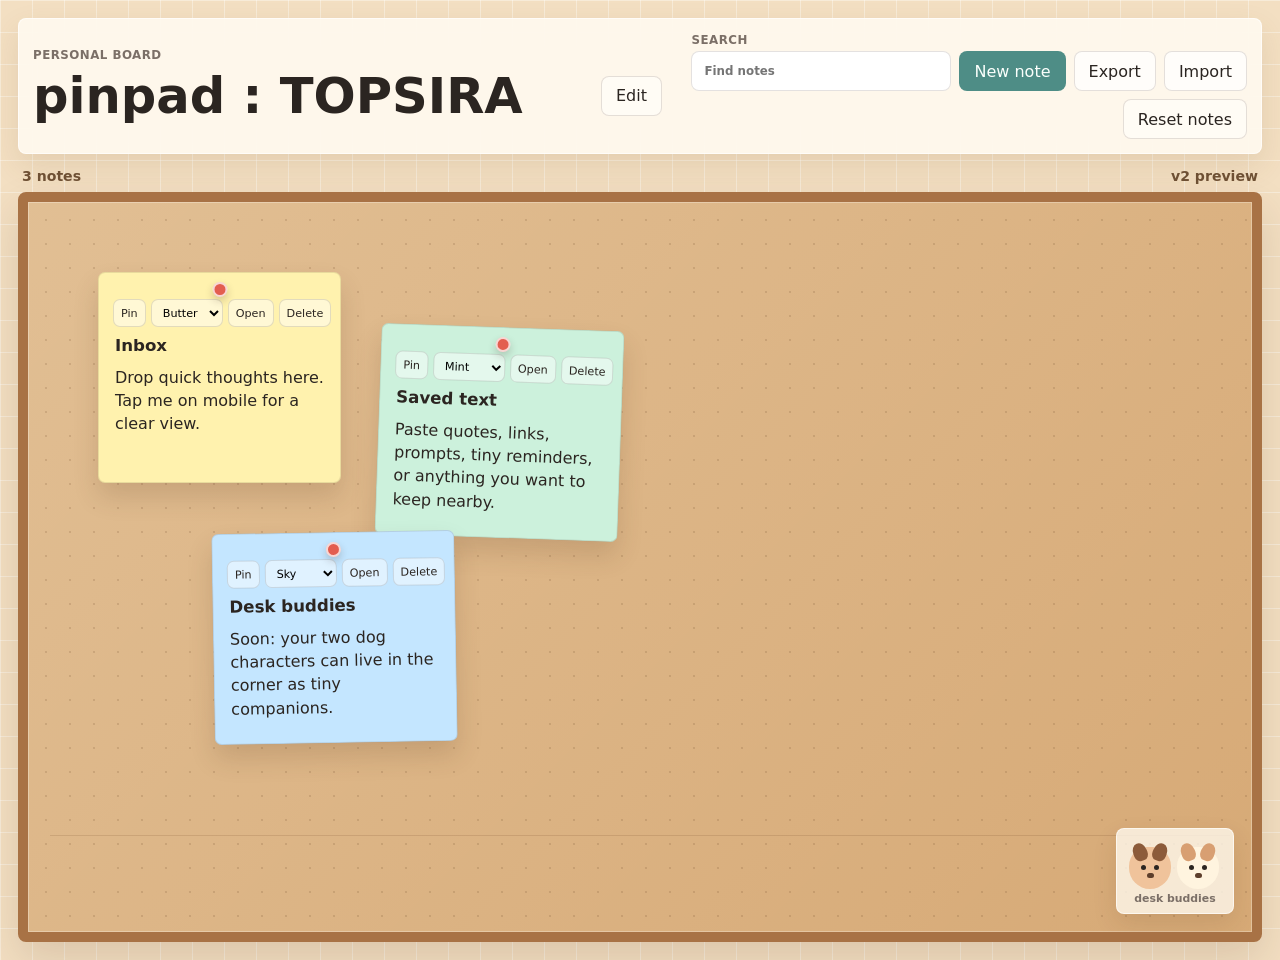
==== v2/index.html @ c8f67a98 "Add v2 personal pinpad preview" ====
<!doctype html>
<html lang="en">
  <head>
    <meta charset="utf-8">
    <meta name="viewport" content="width=device-width, initial-scale=1">
    <title>pinpad v2</title>
    <link rel="icon" href="data:,">
    <link rel="stylesheet" href="styles.css">
  </head>
  <body>
    <main class="app-shell">
      <header class="topbar" aria-label="Board controls">
        <div class="brand">
          <p class="eyebrow">Personal board</p>
          <div class="title-row">
            <input id="boardTitle" class="board-title" aria-label="Board name" maxlength="42">
            <button id="editTitle" class="icon-button" type="button" title="Edit board name">Edit</button>
          </div>
        </div>
        <div class="actions">
          <label class="search">
            <span>Search</span>
            <input id="searchInput" type="search" placeholder="Find notes">
          </label>
          <button id="addNote" class="primary" type="button">New note</button>
          <button id="exportNotes" type="button">Export</button>
          <label class="import-button">
            Import
            <input id="importNotes" type="file" accept="application/json">
          </label>
          <button id="resetBoard" class="ghost" type="button">Reset notes</button>
        </div>
      </header>

      <section class="board-wrap" aria-label="Sticky note board">
        <div class="board-meta">
          <span id="noteCount">0 notes</span>
          <span>v2 preview</span>
        </div>
        <div id="board" class="board">
          <div class="desk-line" aria-hidden="true"></div>
          <div id="characterCorner" class="character-corner" aria-live="polite">
            <div id="characterBubble" class="character-bubble" hidden></div>
            <button id="characterButton" class="character-button" type="button" title="Say hello">
              <span class="dog dog-one" aria-hidden="true">
                <span class="ear left"></span>
                <span class="ear right"></span>
                <span class="face"></span>
              </span>
              <span class="dog dog-two" aria-hidden="true">
                <span class="ear left"></span>
                <span class="ear right"></span>
                <span class="face"></span>
              </span>
              <span class="character-label">desk buddies</span>
            </button>
          </div>
        </div>
      </section>
    </main>

    <template id="noteTemplate">
      <article class="note" data-note-id="">
        <div class="note-pin" aria-hidden="true"></div>
        <div class="note-toolbar">
          <button class="pin-note" type="button" title="Bring forward">Pin</button>
          <select class="color-note" title="Color">
            <option value="butter">Butter</option>
            <option value="mint">Mint</option>
            <option value="sky">Sky</option>
            <option value="peach">Peach</option>
            <option value="lilac">Lilac</option>
          </select>
          <button class="open-note" type="button" title="Open detail">Open</button>
          <button class="delete-note" type="button" title="Delete">Delete</button>
        </div>
        <input class="note-title" aria-label="Note title" maxlength="48">
        <textarea class="note-body" aria-label="Note text" spellcheck="true"></textarea>
      </article>
    </template>

    <dialog id="noteDialog" class="note-dialog" aria-labelledby="dialogTitle">
      <form method="dialog" class="dialog-panel">
        <div class="dialog-header">
          <p class="eyebrow">Focused note</p>
          <button class="icon-button" value="close" type="submit" title="Close">Close</button>
        </div>
        <input id="dialogTitle" class="dialog-title" aria-label="Note title" maxlength="48">
        <textarea id="dialogBody" class="dialog-body" aria-label="Note text"></textarea>
        <div class="dialog-actions">
          <select id="dialogColor" aria-label="Note color">
            <option value="butter">Butter</option>
            <option value="mint">Mint</option>
            <option value="sky">Sky</option>
            <option value="peach">Peach</option>
            <option value="lilac">Lilac</option>
          </select>
          <button id="dialogDelete" class="danger" value="delete" type="button">Delete</button>
          <button class="primary" value="close" type="submit">Done</button>
        </div>
      </form>
    </dialog>

    <script src="app.js"></script>
  </body>
</html>
---- v2/styles.css ----
:root {
  --ink: #2b2521;
  --muted: #7b6f67;
  --line: rgba(64, 48, 38, 0.14);
  --paper: #fffaf0;
  --surface: #f8efe2;
  --accent: #4e8d86;
  --accent-ink: #fbfffc;
  --danger: #b2483c;
  --board: #d6a874;
  --board-soft: #edcf9f;
  --shadow: 0 18px 42px rgba(74, 45, 23, 0.14);
  --note-butter: #fff2ae;
  --note-mint: #ccf1dc;
  --note-sky: #c4e6ff;
  --note-peach: #ffd2bd;
  --note-lilac: #e4d6ff;
}

* {
  box-sizing: border-box;
}

body {
  min-height: 100vh;
  margin: 0;
  color: var(--ink);
  font-family: Inter, ui-sans-serif, system-ui, -apple-system, BlinkMacSystemFont, "Segoe UI", sans-serif;
  background:
    linear-gradient(90deg, rgba(255, 255, 255, 0.36) 1px, transparent 1px),
    linear-gradient(rgba(255, 255, 255, 0.36) 1px, transparent 1px),
    #f3dfc2;
  background-size: 32px 32px;
}

button,
input,
select,
textarea {
  font: inherit;
}

button,
.import-button {
  min-height: 40px;
  border: 1px solid var(--line);
  border-radius: 8px;
  padding: 0 14px;
  color: var(--ink);
  background: rgba(255, 255, 255, 0.74);
  cursor: pointer;
  transition: transform 160ms ease, border-color 160ms ease, box-shadow 160ms ease;
}

button:hover,
.import-button:hover {
  border-color: rgba(64, 48, 38, 0.3);
  box-shadow: 0 8px 20px rgba(74, 45, 23, 0.09);
  transform: translateY(-1px);
}

.app-shell {
  min-height: 100vh;
  padding: 18px;
}

.topbar {
  display: flex;
  align-items: center;
  justify-content: space-between;
  gap: 16px;
  max-width: 1400px;
  margin: 0 auto 14px;
  padding: 14px;
  border: 1px solid rgba(255, 255, 255, 0.64);
  border-radius: 8px;
  background: rgba(255, 250, 240, 0.9);
  box-shadow: 0 12px 30px rgba(118, 80, 45, 0.12);
  backdrop-filter: blur(14px);
}

.brand {
  min-width: min(42vw, 520px);
}

.title-row {
  display: flex;
  align-items: center;
  gap: 8px;
}

.board-title {
  width: 100%;
  min-height: 54px;
  border: 0;
  border-radius: 8px;
  padding: 0;
  color: var(--ink);
  background: transparent;
  font-size: clamp(1.55rem, 4vw, 3.1rem);
  font-weight: 850;
  line-height: 1;
  letter-spacing: 0;
  outline: none;
}

.board-title:focus {
  box-shadow: inset 0 -3px 0 rgba(78, 141, 134, 0.28);
}

.eyebrow {
  margin: 0 0 5px;
  color: var(--muted);
  font-size: 0.74rem;
  font-weight: 800;
  letter-spacing: 0.04em;
  text-transform: uppercase;
}

.actions {
  display: flex;
  align-items: end;
  justify-content: flex-end;
  flex-wrap: wrap;
  gap: 8px;
}

.search {
  display: grid;
  gap: 4px;
  color: var(--muted);
  font-size: 0.74rem;
  font-weight: 800;
  letter-spacing: 0.04em;
  text-transform: uppercase;
}

.search input {
  width: min(34vw, 260px);
  min-height: 40px;
  border: 1px solid var(--line);
  border-radius: 8px;
  padding: 0 12px;
  color: var(--ink);
  background: white;
}

.primary {
  border-color: transparent;
  color: var(--accent-ink);
  background: var(--accent);
}

.ghost,
.icon-button {
  background: rgba(255, 255, 255, 0.46);
}

.danger {
  color: white;
  background: var(--danger);
}

.import-button {
  display: inline-flex;
  align-items: center;
  justify-content: center;
  position: relative;
  overflow: hidden;
}

.import-button input {
  position: absolute;
  inset: 0;
  opacity: 0;
  cursor: pointer;
}

.board-wrap {
  position: relative;
  max-width: 1400px;
  margin: 0 auto;
}

.board-meta {
  display: flex;
  justify-content: space-between;
  gap: 10px;
  padding: 0 4px 8px;
  color: #6f5135;
  font-size: 0.88rem;
  font-weight: 800;
}

.board {
  position: relative;
  min-height: calc(100vh - 150px);
  overflow: hidden;
  border: 10px solid #a87245;
  border-radius: 8px;
  background:
    radial-gradient(circle at 18px 18px, rgba(111, 74, 42, 0.18) 1px, transparent 1px),
    linear-gradient(135deg, rgba(255, 250, 230, 0.28), rgba(255, 250, 230, 0.02)),
    var(--board);
  background-size: 24px 24px, auto, auto;
  box-shadow: inset 0 0 0 1px rgba(255, 255, 255, 0.28), var(--shadow);
  touch-action: none;
}

.desk-line {
  position: absolute;
  right: 22px;
  bottom: 96px;
  left: 22px;
  height: 1px;
  background: rgba(104, 67, 36, 0.16);
}

.note {
  position: absolute;
  display: grid;
  grid-template-rows: auto auto 1fr;
  width: clamp(190px, 19vw, 250px);
  min-height: 184px;
  padding: 26px 14px 14px;
  border: 1px solid rgba(64, 42, 30, 0.12);
  border-radius: 7px;
  background: var(--note-butter);
  box-shadow: 0 14px 26px rgba(82, 51, 27, 0.16);
  transform: rotate(var(--tilt, -1deg));
  user-select: none;
  transition: transform 160ms ease, box-shadow 160ms ease, opacity 160ms ease;
}

.note[data-color="mint"] {
  background: var(--note-mint);
}

.note[data-color="sky"] {
  background: var(--note-sky);
}

.note[data-color="peach"] {
  background: var(--note-peach);
}

.note[data-color="lilac"] {
  background: var(--note-lilac);
}

.note.is-new {
  animation: pop-in 260ms ease both;
}

.note.is-dragging {
  cursor: grabbing;
  opacity: 0.96;
  transform: rotate(0deg) scale(1.015);
}

.note:hover {
  box-shadow: 0 18px 30px rgba(82, 51, 27, 0.2);
}

.note-pin {
  position: absolute;
  top: 9px;
  left: 50%;
  width: 15px;
  height: 15px;
  border: 2px solid rgba(255, 255, 255, 0.75);
  border-radius: 999px;
  background: #e35d4f;
  box-shadow: 0 4px 8px rgba(40, 18, 10, 0.2);
  transform: translateX(-50%);
}

.note:hover .note-pin {
  animation: pin-wobble 620ms ease;
}

.note-toolbar {
  display: flex;
  align-items: center;
  gap: 5px;
  margin-bottom: 8px;
}

.note-toolbar button,
.note-toolbar select {
  min-height: 28px;
  border: 1px solid rgba(34, 29, 25, 0.13);
  border-radius: 7px;
  padding: 0 7px;
  font-size: 0.7rem;
  background: rgba(255, 255, 255, 0.48);
}

.note-toolbar select {
  max-width: 82px;
}

.note-title,
.note-body {
  width: 100%;
  border: 0;
  color: var(--ink);
  background: transparent;
  outline: none;
  user-select: text;
}

.note-title {
  margin-bottom: 8px;
  font-size: 1.04rem;
  font-weight: 850;
}

.note-body {
  min-height: 104px;
  resize: none;
  line-height: 1.45;
}

.note.is-hidden {
  display: none;
}

.character-corner {
  position: absolute;
  right: 18px;
  bottom: 18px;
  z-index: 900;
  display: grid;
  justify-items: end;
  gap: 8px;
  pointer-events: none;
}

.character-button {
  display: grid;
  grid-template-columns: 44px 44px;
  grid-template-rows: 52px auto;
  align-items: end;
  justify-content: center;
  gap: 0 4px;
  width: 118px;
  min-height: 86px;
  padding: 8px;
  border-color: rgba(255, 255, 255, 0.6);
  background: rgba(255, 250, 240, 0.78);
  box-shadow: 0 10px 24px rgba(84, 50, 26, 0.12);
  pointer-events: auto;
}

.character-label {
  grid-column: 1 / -1;
  color: var(--muted);
  font-size: 0.68rem;
  font-weight: 800;
}

.dog {
  position: relative;
  display: block;
  width: 42px;
  height: 42px;
  border-radius: 45% 45% 50% 50%;
  animation: floaty 3.2s ease-in-out infinite;
}

.dog-one {
  background: #f0c39b;
}

.dog-two {
  background: #fff4df;
  animation-delay: 420ms;
}

.ear {
  position: absolute;
  top: -4px;
  width: 14px;
  height: 18px;
  border-radius: 60% 60% 45% 45%;
  background: #8c5b3a;
}

.ear.left {
  left: 4px;
  transform: rotate(-22deg);
}

.ear.right {
  right: 4px;
  transform: rotate(22deg);
}

.dog-two .ear {
  background: #d89f72;
}

.face::before,
.face::after {
  position: absolute;
  top: 18px;
  width: 5px;
  height: 5px;
  border-radius: 999px;
  background: var(--ink);
  content: "";
}

.face::before {
  left: 12px;
}

.face::after {
  right: 12px;
}

.face {
  position: absolute;
  inset: 0;
}

.face::selection {
  background: transparent;
}

.dog::after {
  position: absolute;
  left: 18px;
  bottom: 11px;
  width: 7px;
  height: 5px;
  border-radius: 999px;
  background: #5d3e2b;
  content: "";
}

.character-bubble {
  max-width: 180px;
  border: 1px solid rgba(64, 48, 38, 0.12);
  border-radius: 8px;
  padding: 9px 11px;
  color: var(--ink);
  background: rgba(255, 250, 240, 0.95);
  box-shadow: 0 10px 24px rgba(84, 50, 26, 0.12);
  font-size: 0.86rem;
  font-weight: 700;
  pointer-events: none;
}

.note-dialog {
  width: min(520px, calc(100vw - 22px));
  border: 0;
  border-radius: 12px;
  padding: 0;
  color: var(--ink);
  background: transparent;
}

.note-dialog::backdrop {
  background: rgba(58, 39, 25, 0.32);
  backdrop-filter: blur(4px);
}

.dialog-panel {
  display: grid;
  gap: 12px;
  padding: 16px;
  border: 1px solid rgba(255, 255, 255, 0.68);
  border-radius: 12px;
  background: rgba(255, 250, 240, 0.98);
  box-shadow: 0 28px 70px rgba(58, 39, 25, 0.24);
}

.dialog-header,
.dialog-actions {
  display: flex;
  align-items: center;
  justify-content: space-between;
  gap: 8px;
}

.dialog-title,
.dialog-body {
  width: 100%;
  border: 1px solid var(--line);
  border-radius: 8px;
  color: var(--ink);
  background: white;
}

.dialog-title {
  min-height: 48px;
  padding: 0 12px;
  font-size: 1.2rem;
  font-weight: 850;
}

.dialog-body {
  min-height: 220px;
  padding: 12px;
  line-height: 1.5;
  resize: vertical;
}

@keyframes pop-in {
  from {
    opacity: 0;
    transform: translateY(10px) scale(0.96) rotate(0deg);
  }
  to {
    opacity: 1;
    transform: rotate(var(--tilt, -1deg));
  }
}

@keyframes pin-wobble {
  0%, 100% {
    transform: translateX(-50%) rotate(0deg);
  }
  35% {
    transform: translateX(-50%) rotate(-12deg);
  }
  70% {
    transform: translateX(-50%) rotate(10deg);
  }
}

@keyframes floaty {
  0%, 100% {
    transform: translateY(0);
  }
  50% {
    transform: translateY(-4px);
  }
}

@media (max-width: 760px) {
  .app-shell {
    padding: 10px;
  }

  .topbar {
    align-items: stretch;
    flex-direction: column;
  }

  .brand {
    min-width: 0;
  }

  .board-title {
    min-height: 42px;
    font-size: 1.75rem;
  }

  .actions {
    display: grid;
    grid-template-columns: 1fr 1fr;
    align-items: stretch;
  }

  .search {
    grid-column: 1 / -1;
  }

  .actions > *,
  .search input {
    width: 100%;
  }

  .board {
    min-height: 72vh;
    border-width: 7px;
  }

  .note {
    width: clamp(116px, 38vw, 150px);
    min-height: 126px;
    padding: 20px 9px 10px;
    border-radius: 6px;
  }

  .note-toolbar {
    justify-content: space-between;
  }

  .note-toolbar .pin-note,
  .note-toolbar .delete-note,
  .note-toolbar select {
    display: none;
  }

  .note-toolbar button {
    width: 100%;
    min-height: 26px;
    font-size: 0.7rem;
  }

  .note-title {
    font-size: 0.82rem;
    pointer-events: none;
  }

  .note-body {
    min-height: 62px;
    font-size: 0.72rem;
    line-height: 1.35;
    pointer-events: none;
  }

  .character-corner {
    right: 10px;
    bottom: 10px;
  }

  .character-button {
    width: 96px;
    min-height: 76px;
    grid-template-columns: 36px 36px;
    grid-template-rows: 44px auto;
  }

  .dog {
    width: 34px;
    height: 34px;
  }

  .ear {
    width: 12px;
    height: 15px;
  }

  .face::before,
  .face::after {
    top: 15px;
  }

  .character-label {
    font-size: 0.62rem;
  }

  .note-dialog {
    width: 100vw;
    max-width: none;
    margin: auto 0 0;
  }

  .dialog-panel {
    border-radius: 14px 14px 0 0;
    padding-bottom: max(16px, env(safe-area-inset-bottom));
  }

  .dialog-actions {
    display: grid;
    grid-template-columns: 1fr 1fr 1fr;
  }
}
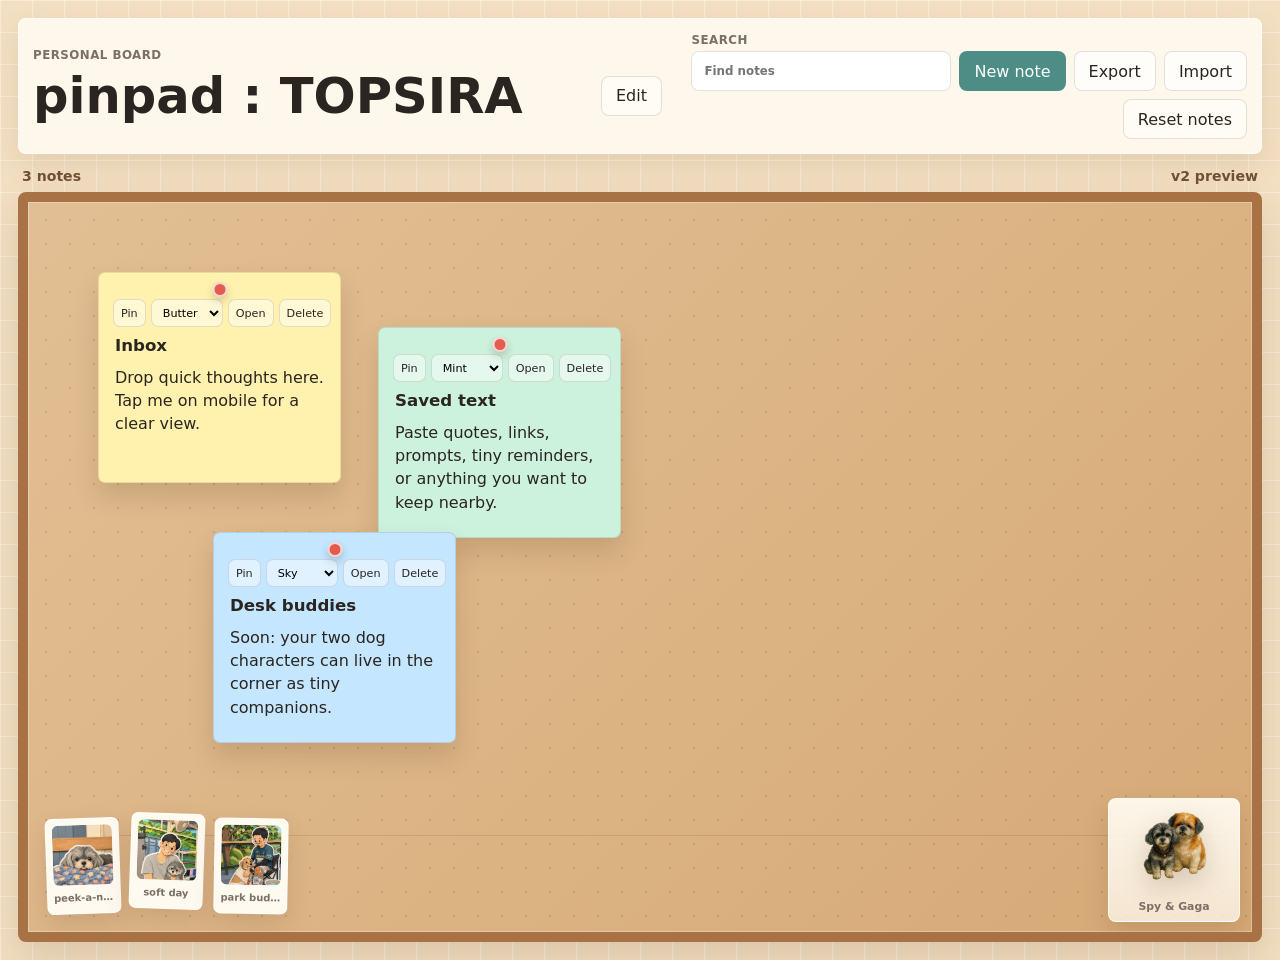
==== commit bf81a387: "Add character and memory card demo" ====
--- a/v2/index.html
+++ b/v2/index.html
@@ -39,20 +39,25 @@
         </div>
         <div id="board" class="board">
           <div class="desk-line" aria-hidden="true"></div>
+          <aside class="memory-rail" aria-label="Memory stickers">
+            <button class="memory-card" type="button" data-memory="spySmile" title="Open Spy memory">
+              <img src="assets/characters/spy-smile-card.jpg" alt="Spy smiling from a blanket">
+              <span>peek-a-note</span>
+            </button>
+            <button class="memory-card" type="button" data-memory="nongfah" title="Open Nongfah memory">
+              <img src="assets/characters/nongfah-card.jpg" alt="Nongfah with Spy">
+              <span>soft day</span>
+            </button>
+            <button class="memory-card" type="button" data-memory="topIploy" title="Open TOP and IPLOY memory">
+              <img src="assets/characters/top-iploy-card.jpg" alt="TOP and IPLOY with a dog">
+              <span>park buddy</span>
+            </button>
+          </aside>
           <div id="characterCorner" class="character-corner" aria-live="polite">
             <div id="characterBubble" class="character-bubble" hidden></div>
             <button id="characterButton" class="character-button" type="button" title="Say hello">
-              <span class="dog dog-one" aria-hidden="true">
-                <span class="ear left"></span>
-                <span class="ear right"></span>
-                <span class="face"></span>
-              </span>
-              <span class="dog dog-two" aria-hidden="true">
-                <span class="ear left"></span>
-                <span class="ear right"></span>
-                <span class="face"></span>
-              </span>
-              <span class="character-label">desk buddies</span>
+              <img class="character-duo" src="assets/characters/spy-gaga-cutout.png" alt="Spy and Gaga">
+              <span class="character-label">Spy &amp; Gaga</span>
             </button>
           </div>
         </div>
@@ -101,6 +106,20 @@
       </form>
     </dialog>
 
+    <dialog id="memoryDialog" class="memory-dialog" aria-labelledby="memoryTitle">
+      <form method="dialog" class="memory-panel">
+        <div class="dialog-header">
+          <div>
+            <p class="eyebrow">Memory sticker</p>
+            <h2 id="memoryTitle" class="memory-title">Spy &amp; Gaga</h2>
+          </div>
+          <button class="icon-button" value="close" type="submit" title="Close">Close</button>
+        </div>
+        <img id="memoryImage" class="memory-image" src="assets/characters/spy-smile-card.jpg" alt="">
+        <p id="memoryCaption" class="memory-caption"></p>
+      </form>
+    </dialog>
+
     <script src="app.js"></script>
   </body>
 </html>
--- a/v2/styles.css
+++ b/v2/styles.css
@@ -326,35 +326,102 @@
   display: none;
 }
 
+.memory-rail {
+  position: absolute;
+  bottom: 18px;
+  left: 18px;
+  z-index: 80;
+  display: flex;
+  align-items: end;
+  gap: 10px;
+}
+
+.memory-card {
+  position: relative;
+  display: grid;
+  gap: 5px;
+  width: 74px;
+  min-height: 96px;
+  padding: 6px 6px 7px;
+  border: 1px solid rgba(255, 255, 255, 0.72);
+  border-radius: 7px;
+  color: var(--ink);
+  background: #fffaf0;
+  box-shadow: 0 10px 24px rgba(84, 50, 26, 0.14);
+  transform: rotate(-2deg);
+}
+
+.memory-card:nth-child(2) {
+  transform: translateY(-5px) rotate(2deg);
+}
+
+.memory-card:nth-child(3) {
+  transform: rotate(1deg);
+}
+
+.memory-card:hover {
+  transform: translateY(-4px) rotate(0deg);
+}
+
+.memory-card img {
+  width: 100%;
+  aspect-ratio: 1;
+  border-radius: 6px;
+  object-fit: cover;
+  object-position: center 42%;
+}
+
+.memory-card span {
+  overflow: hidden;
+  color: var(--muted);
+  font-size: 0.62rem;
+  font-weight: 850;
+  line-height: 1.1;
+  text-overflow: ellipsis;
+  white-space: nowrap;
+}
+
 .character-corner {
   position: absolute;
-  right: 18px;
-  bottom: 18px;
+  right: 12px;
+  bottom: 10px;
   z-index: 900;
   display: grid;
   justify-items: end;
-  gap: 8px;
+  gap: 4px;
   pointer-events: none;
 }
 
 .character-button {
   display: grid;
-  grid-template-columns: 44px 44px;
-  grid-template-rows: 52px auto;
-  align-items: end;
+  grid-template-rows: minmax(98px, auto) auto;
+  align-items: center;
   justify-content: center;
-  gap: 0 4px;
-  width: 118px;
-  min-height: 86px;
-  padding: 8px;
-  border-color: rgba(255, 255, 255, 0.6);
-  background: rgba(255, 250, 240, 0.78);
-  box-shadow: 0 10px 24px rgba(84, 50, 26, 0.12);
+  width: 132px;
+  min-height: 122px;
+  padding: 3px 8px 8px;
+  border-color: rgba(255, 255, 255, 0.72);
+  background: linear-gradient(180deg, rgba(255, 250, 240, 0.94), rgba(255, 250, 240, 0.74));
+  box-shadow: 0 12px 26px rgba(84, 50, 26, 0.16);
   pointer-events: auto;
 }
 
+.character-button:hover .character-duo {
+  animation: buddy-bob 760ms ease;
+}
+
+.character-duo {
+  display: block;
+  width: min(108px, 100%);
+  height: 100px;
+  margin: -18px auto -2px;
+  object-fit: contain;
+  filter: drop-shadow(0 10px 12px rgba(66, 37, 19, 0.18));
+  transform-origin: 50% 100%;
+  animation: floaty 4s ease-in-out infinite;
+}
+
 .character-label {
-  grid-column: 1 / -1;
   color: var(--muted);
   font-size: 0.68rem;
   font-weight: 800;
@@ -453,7 +520,8 @@
   pointer-events: none;
 }
 
-.note-dialog {
+.note-dialog,
+.memory-dialog {
   width: min(520px, calc(100vw - 22px));
   border: 0;
   border-radius: 12px;
@@ -462,12 +530,14 @@
   background: transparent;
 }
 
-.note-dialog::backdrop {
+.note-dialog::backdrop,
+.memory-dialog::backdrop {
   background: rgba(58, 39, 25, 0.32);
   backdrop-filter: blur(4px);
 }
 
-.dialog-panel {
+.dialog-panel,
+.memory-panel {
   display: grid;
   gap: 12px;
   padding: 16px;
@@ -508,6 +578,32 @@
   resize: vertical;
 }
 
+.memory-dialog {
+  width: min(430px, calc(100vw - 22px));
+}
+
+.memory-title {
+  margin: 2px 0 0;
+  font-size: 1.25rem;
+  line-height: 1.1;
+}
+
+.memory-image {
+  width: 100%;
+  max-height: min(64vh, 560px);
+  border: 1px solid var(--line);
+  border-radius: 8px;
+  object-fit: cover;
+  object-position: center 42%;
+}
+
+.memory-caption {
+  margin: 0;
+  color: var(--muted);
+  font-weight: 700;
+  line-height: 1.45;
+}
+
 @keyframes pop-in {
   from {
     opacity: 0;
@@ -537,6 +633,18 @@
   }
   50% {
     transform: translateY(-4px);
+  }
+}
+
+@keyframes buddy-bob {
+  0%, 100% {
+    transform: translateY(0) rotate(0deg);
+  }
+  35% {
+    transform: translateY(-5px) rotate(-2deg);
+  }
+  70% {
+    transform: translateY(-2px) rotate(2deg);
   }
 }
 
@@ -620,38 +728,47 @@
   }
 
   .character-button {
-    width: 96px;
-    min-height: 76px;
-    grid-template-columns: 36px 36px;
-    grid-template-rows: 44px auto;
-  }
-
-  .dog {
-    width: 34px;
-    height: 34px;
-  }
-
-  .ear {
-    width: 12px;
-    height: 15px;
-  }
-
-  .face::before,
-  .face::after {
-    top: 15px;
+    width: 104px;
+    min-height: 98px;
+    grid-template-rows: 74px auto;
+    padding: 2px 6px 6px;
+  }
+
+  .character-duo {
+    width: 88px;
+    height: 76px;
+    margin-top: -13px;
   }
 
   .character-label {
     font-size: 0.62rem;
   }
 
-  .note-dialog {
+  .memory-rail {
+    bottom: 10px;
+    left: 10px;
+    gap: 6px;
+  }
+
+  .memory-card {
+    width: 56px;
+    min-height: 74px;
+    padding: 5px;
+  }
+
+  .memory-card span {
+    font-size: 0.54rem;
+  }
+
+  .note-dialog,
+  .memory-dialog {
     width: 100vw;
     max-width: none;
     margin: auto 0 0;
   }
 
-  .dialog-panel {
+  .dialog-panel,
+  .memory-panel {
     border-radius: 14px 14px 0 0;
     padding-bottom: max(16px, env(safe-area-inset-bottom));
   }
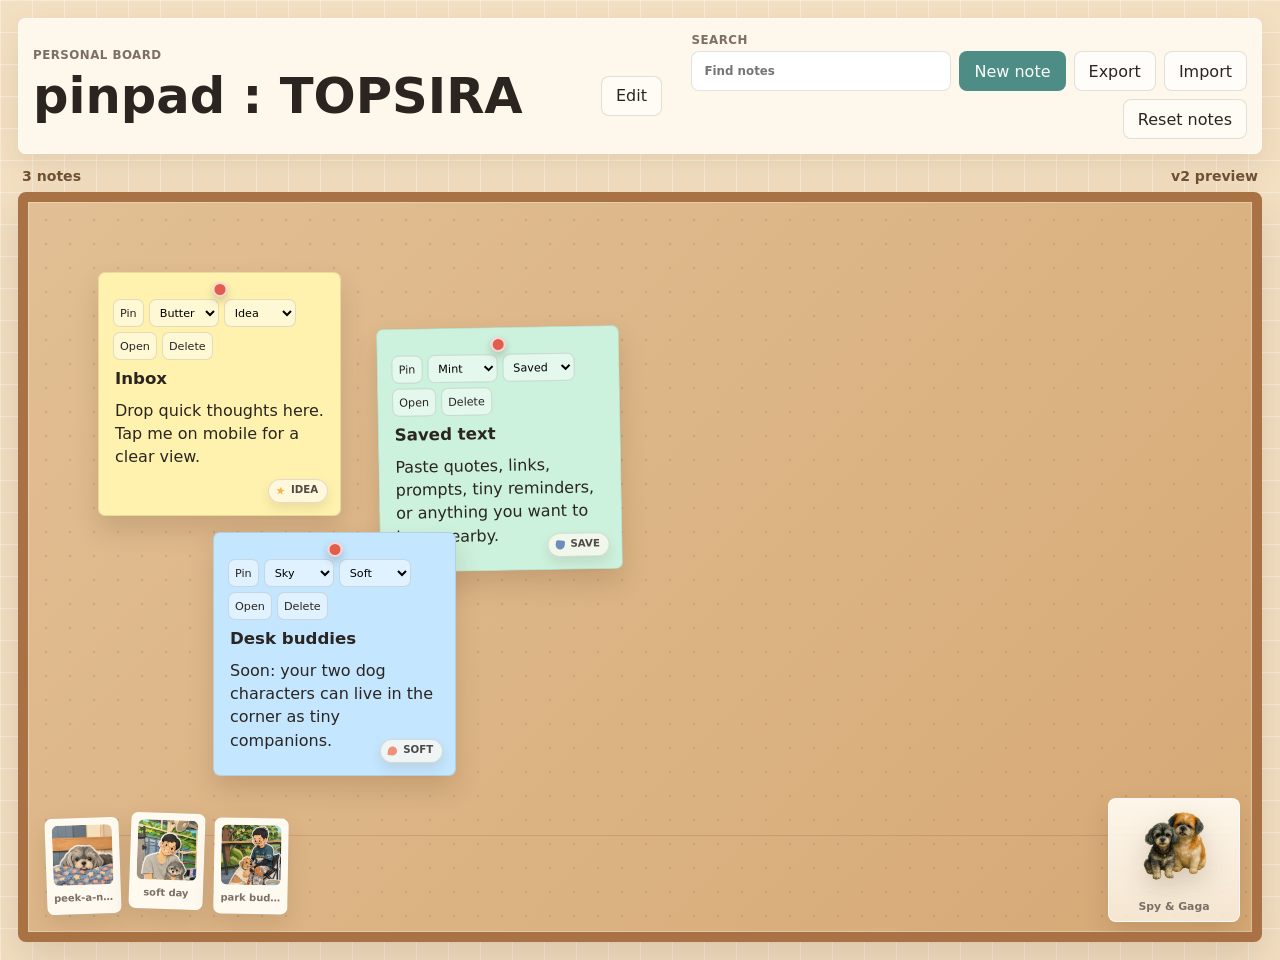
==== commit d90e4d84: "Add sticker marker demo and source assets" ====
--- a/v2/index.html
+++ b/v2/index.html
@@ -67,6 +67,7 @@
     <template id="noteTemplate">
       <article class="note" data-note-id="">
         <div class="note-pin" aria-hidden="true"></div>
+        <div class="note-sticker" aria-hidden="true"></div>
         <div class="note-toolbar">
           <button class="pin-note" type="button" title="Bring forward">Pin</button>
           <select class="color-note" title="Color">
@@ -75,6 +76,14 @@
             <option value="sky">Sky</option>
             <option value="peach">Peach</option>
             <option value="lilac">Lilac</option>
+          </select>
+          <select class="sticker-note" title="Sticker">
+            <option value="none">No sticker</option>
+            <option value="idea">Idea</option>
+            <option value="focus">Focus</option>
+            <option value="saved">Saved</option>
+            <option value="later">Later</option>
+            <option value="soft">Soft</option>
           </select>
           <button class="open-note" type="button" title="Open detail">Open</button>
           <button class="delete-note" type="button" title="Delete">Delete</button>
@@ -100,6 +109,14 @@
             <option value="peach">Peach</option>
             <option value="lilac">Lilac</option>
           </select>
+          <select id="dialogSticker" aria-label="Note sticker">
+            <option value="none">No sticker</option>
+            <option value="idea">Idea</option>
+            <option value="focus">Focus</option>
+            <option value="saved">Saved</option>
+            <option value="later">Later</option>
+            <option value="soft">Soft</option>
+          </select>
           <button id="dialogDelete" class="danger" value="delete" type="button">Delete</button>
           <button class="primary" value="close" type="submit">Done</button>
         </div>
--- a/v2/styles.css
+++ b/v2/styles.css
@@ -248,6 +248,62 @@
   background: var(--note-lilac);
 }
 
+.note-sticker {
+  position: absolute;
+  right: 12px;
+  bottom: 12px;
+  max-width: calc(100% - 24px);
+  min-height: 24px;
+  border: 1px solid rgba(37, 31, 27, 0.12);
+  border-radius: 999px;
+  padding: 4px 9px 4px 22px;
+  color: rgba(43, 37, 33, 0.82);
+  background: rgba(255, 250, 240, 0.72);
+  box-shadow: 0 6px 12px rgba(82, 51, 27, 0.11);
+  font-size: 0.64rem;
+  font-weight: 900;
+  line-height: 1;
+  pointer-events: none;
+  text-transform: uppercase;
+}
+
+.note-sticker::before {
+  position: absolute;
+  top: 50%;
+  left: 7px;
+  width: 9px;
+  height: 9px;
+  border-radius: 3px;
+  background: #4e8d86;
+  content: "";
+  transform: translateY(-50%) rotate(8deg);
+}
+
+.note[data-sticker="idea"] .note-sticker::before {
+  background: #f2b84b;
+  clip-path: polygon(50% 0, 61% 32%, 96% 35%, 68% 56%, 78% 91%, 50% 70%, 22% 91%, 32% 56%, 4% 35%, 39% 32%);
+}
+
+.note[data-sticker="focus"] .note-sticker::before {
+  background: #4e8d86;
+  border-radius: 999px;
+}
+
+.note[data-sticker="saved"] .note-sticker::before {
+  background: #6f8db9;
+  border-radius: 2px 2px 5px 5px;
+}
+
+.note[data-sticker="later"] .note-sticker::before {
+  background: #b987c7;
+  clip-path: polygon(50% 0, 100% 50%, 50% 100%, 0 50%);
+}
+
+.note[data-sticker="soft"] .note-sticker::before {
+  background: #f08f7a;
+  border-radius: 999px 999px 999px 3px;
+}
+
 .note.is-new {
   animation: pop-in 260ms ease both;
 }
@@ -282,6 +338,7 @@
 .note-toolbar {
   display: flex;
   align-items: center;
+  flex-wrap: wrap;
   gap: 5px;
   margin-bottom: 8px;
 }
@@ -291,13 +348,17 @@
   min-height: 28px;
   border: 1px solid rgba(34, 29, 25, 0.13);
   border-radius: 7px;
-  padding: 0 7px;
+  padding: 0 6px;
   font-size: 0.7rem;
   background: rgba(255, 255, 255, 0.48);
 }
 
 .note-toolbar select {
-  max-width: 82px;
+  max-width: 74px;
+}
+
+.note-toolbar .sticker-note {
+  max-width: 72px;
 }
 
 .note-title,
@@ -690,7 +751,7 @@
   .note {
     width: clamp(116px, 38vw, 150px);
     min-height: 126px;
-    padding: 20px 9px 10px;
+    padding: 20px 9px 24px;
     border-radius: 6px;
   }
 
@@ -722,6 +783,20 @@
     pointer-events: none;
   }
 
+  .note-sticker {
+    right: 8px;
+    bottom: 8px;
+    min-height: 20px;
+    padding: 4px 7px 4px 18px;
+    font-size: 0.52rem;
+  }
+
+  .note-sticker::before {
+    left: 6px;
+    width: 8px;
+    height: 8px;
+  }
+
   .character-corner {
     right: 10px;
     bottom: 10px;
@@ -775,6 +850,6 @@
 
   .dialog-actions {
     display: grid;
-    grid-template-columns: 1fr 1fr 1fr;
-  }
-}
+    grid-template-columns: 1fr 1fr;
+  }
+}
